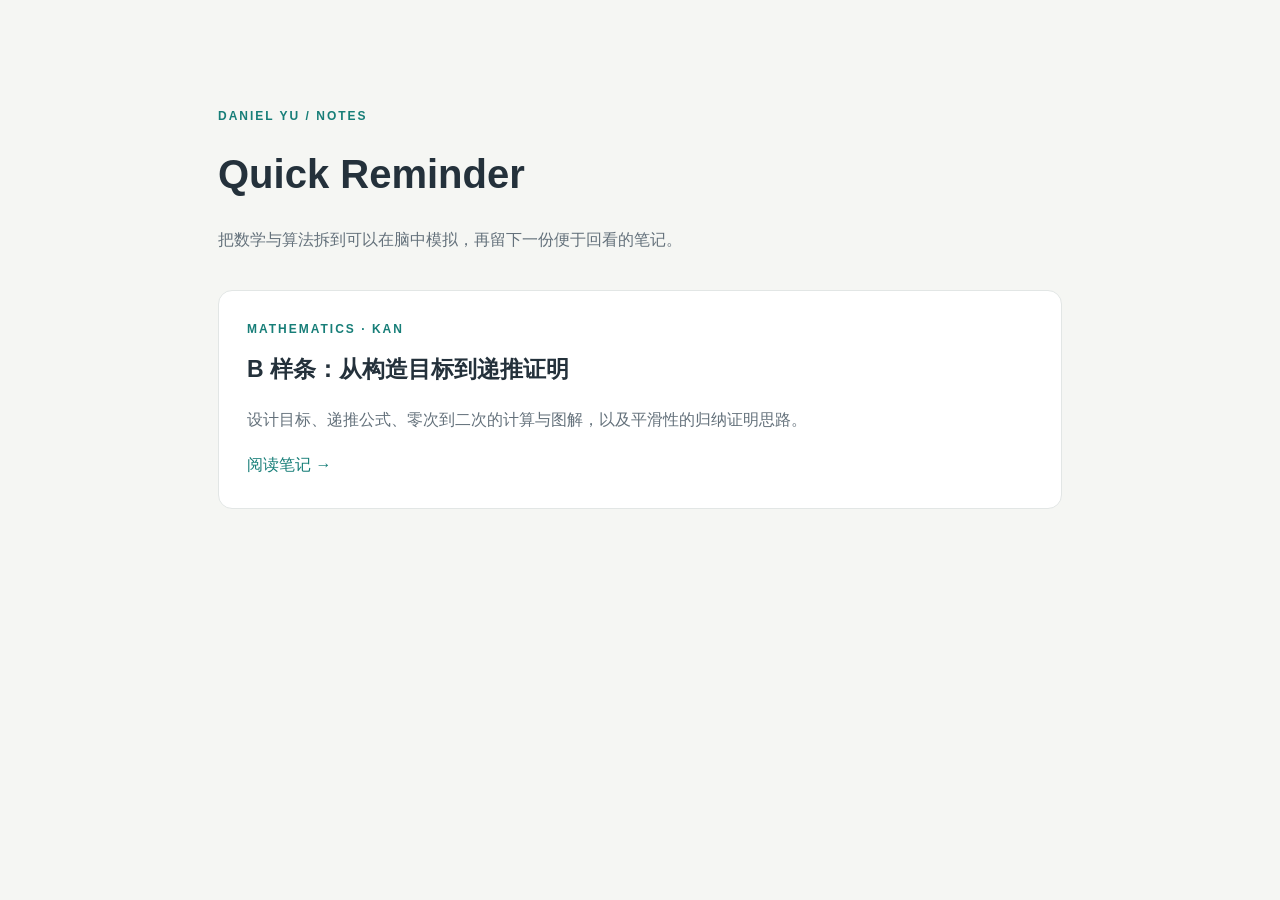
==== index.html @ 5f17bffa "Add B-spline design, recurrence, plots and induction note" ====
<!doctype html>
<html lang="zh-CN"><head><meta charset="utf-8"><meta name="viewport" content="width=device-width,initial-scale=1"><title>Quick Reminder · 数学与算法笔记</title><style>*{box-sizing:border-box}body{margin:0;background:#f5f6f3;color:#24313b;font:16px/1.8 -apple-system,BlinkMacSystemFont,"PingFang SC",sans-serif}main{max-width:900px;margin:70px auto;padding:36px 28px}.label{color:#177e78;font-size:12px;letter-spacing:2px;font-weight:700}h1{font-size:40px;margin:10px 0}p{color:#64717b}.card{display:block;margin-top:36px;padding:28px;background:white;border:1px solid #e2e6e5;border-radius:14px;color:inherit;text-decoration:none;transition:border-color .15s}.card:hover{border-color:#177e78}.card h2{font-size:23px;margin:8px 0}.card span{color:#177e78}.card:focus-visible{outline:3px solid #177e78;outline-offset:4px}</style></head><body><main><div class="label">DANIEL YU / NOTES</div><h1>Quick Reminder</h1><p>把数学与算法拆到可以在脑中模拟，再留下一份便于回看的笔记。</p><a class="card" href="b-spline.html"><div class="label">MATHEMATICS · KAN</div><h2>B 样条：从构造目标到递推证明</h2><p>设计目标、递推公式、零次到二次的计算与图解，以及平滑性的归纳证明思路。</p><span>阅读笔记 →</span></a></main></body></html>
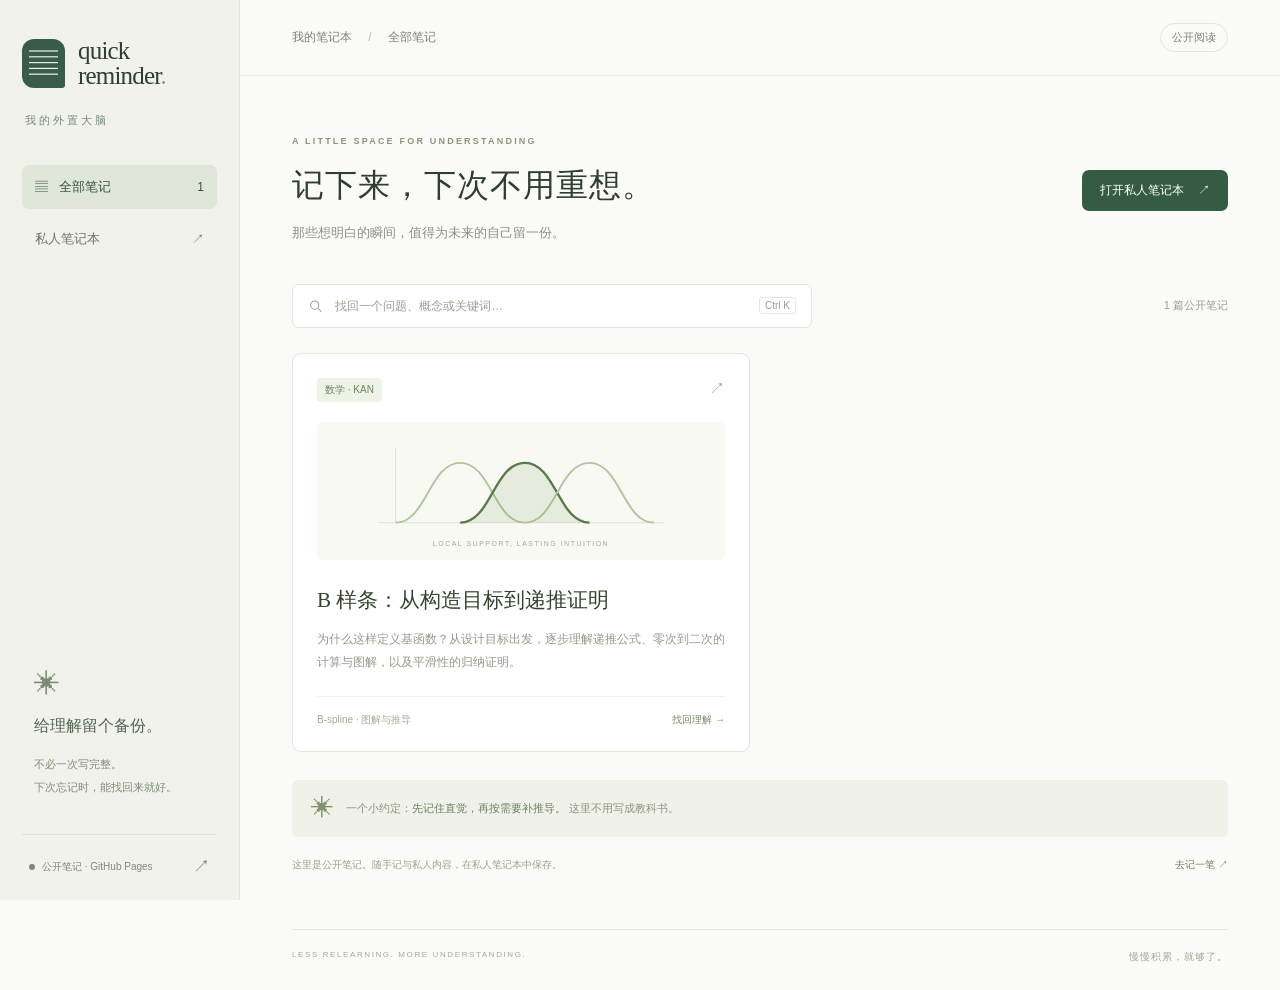
==== commit 13d391fa: "Refresh public notebook homepage with search and private notebook link" ====
--- a/index.html
+++ b/index.html
@@ -1,2 +1,38 @@
 <!doctype html>
-<html lang="zh-CN"><head><meta charset="utf-8"><meta name="viewport" content="width=device-width,initial-scale=1"><title>Quick Reminder · 数学与算法笔记</title><style>*{box-sizing:border-box}body{margin:0;background:#f5f6f3;color:#24313b;font:16px/1.8 -apple-system,BlinkMacSystemFont,"PingFang SC",sans-serif}main{max-width:900px;margin:70px auto;padding:36px 28px}.label{color:#177e78;font-size:12px;letter-spacing:2px;font-weight:700}h1{font-size:40px;margin:10px 0}p{color:#64717b}.card{display:block;margin-top:36px;padding:28px;background:white;border:1px solid #e2e6e5;border-radius:14px;color:inherit;text-decoration:none;transition:border-color .15s}.card:hover{border-color:#177e78}.card h2{font-size:23px;margin:8px 0}.card span{color:#177e78}.card:focus-visible{outline:3px solid #177e78;outline-offset:4px}</style></head><body><main><div class="label">DANIEL YU / NOTES</div><h1>Quick Reminder</h1><p>把数学与算法拆到可以在脑中模拟，再留下一份便于回看的笔记。</p><a class="card" href="b-spline.html"><div class="label">MATHEMATICS · KAN</div><h2>B 样条：从构造目标到递推证明</h2><p>设计目标、递推公式、零次到二次的计算与图解，以及平滑性的归纳证明思路。</p><span>阅读笔记 →</span></a></main></body></html>
+<html lang="zh-CN">
+<head>
+<meta charset="utf-8"><meta name="viewport" content="width=device-width,initial-scale=1">
+<meta name="description" content="给理解留个备份。关于数学、算法与事物如何运作的 Quick Reminder。">
+<title>Quick Reminder · 给理解留个备份</title>
+<link rel="icon" href="assets/favicon.svg" type="image/svg+xml">
+<link rel="stylesheet" href="assets/home.css">
+<script src="assets/home.js" defer></script>
+</head>
+<body>
+<aside class="sidebar">
+<a class="brand" href="./" aria-label="Quick Reminder 首页"><span class="brand-icon" aria-hidden="true">▤</span><span>quick<br>reminder<span class="dot">.</span></span></a>
+<p class="workspace-label">我的外置大脑</p>
+<nav aria-label="笔记导航"><a class="nav-item active" href="./" aria-current="page"><span aria-hidden="true">▤</span>全部笔记<span class="count" id="sidebar-count">1</span></a><a class="nav-item" href="https://quick-reminder-daniel-notes.danielyu-apss.chatgpt.site/" target="_blank" rel="noopener">私人笔记本<span class="count" aria-hidden="true">↗</span></a></nav>
+<div class="sidebar-bottom"><span class="leaf" aria-hidden="true">✳</span><p>给理解留个备份。</p><small>不必一次写完整。<br>下次忘记时，能找回来就好。</small></div>
+<footer class="sidebar-footer"><span class="live-dot"></span>公开笔记 · GitHub Pages<a href="https://github.com/dyu056/quick_reminder" target="_blank" rel="noopener" aria-label="查看 GitHub 仓库">↗</a></footer>
+</aside>
+<div class="workspace"><header class="topbar"><span>我的笔记本 <span class="separator">/</span> 全部笔记</span><span class="badge">公开阅读</span></header>
+<main>
+<div class="heading-row"><div><p class="eyebrow">A LITTLE SPACE FOR UNDERSTANDING</p><h1>记下来，下次不用重想。</h1><p class="intro">那些想明白的瞬间，值得为未来的自己留一份。</p></div><a class="primary" href="https://quick-reminder-daniel-notes.danielyu-apss.chatgpt.site/" target="_blank" rel="noopener">打开私人笔记本 <span aria-hidden="true">↗</span></a></div>
+<div class="tools"><label class="search" for="search"><svg width="18" height="18" viewBox="0 0 24 24" fill="none" stroke="currentColor" stroke-width="1.6" aria-hidden="true"><circle cx="10.5" cy="10.5" r="6.5"/><path d="m16 16 5 5"/></svg><input id="search" type="search" placeholder="找回一个问题、概念或关键词…" autocomplete="off"><kbd aria-hidden="true">⌘ K</kbd></label><span id="result-count" class="result-count" role="status" aria-live="polite">1 篇公开笔记</span></div>
+<section id="notes" class="note-grid" aria-label="公开笔记列表">
+<a class="note-card" href="b-spline.html" data-search="B 样条 B-spline spline basis KAN 数学 算法 构造 递推 证明 平滑性 连续性 零次 一次 二次 基函数 图解 归纳">
+<div class="card-top"><span class="tag">数学 · KAN</span><span aria-hidden="true">↗</span></div>
+<div class="spline-preview" aria-hidden="true"><svg viewBox="0 0 320 112" fill="none"><path d="M12 94h296M30 16v78" stroke="#dce4d4" stroke-width="1"/><path d="M30 94c32 0 35-62 67-62s35 62 67 62" stroke="#b4c49e" stroke-width="2"/><path d="M97 94c32 0 35-62 67-62s35 62 67 62" stroke="#59784a" stroke-width="2.5"/><path d="M164 94c32 0 35-62 67-62s35 62 67 62" stroke="#b4c49e" stroke-width="2"/><path d="M97 94c32 0 35-62 67-62s35 62 67 62Z" fill="#6c8d5020"/></svg><span>LOCAL SUPPORT, LASTING INTUITION</span></div>
+<h2>B 样条：从构造目标到递推证明</h2><p>为什么这样定义基函数？从设计目标出发，逐步理解递推公式、零次到二次的计算与图解，以及平滑性的归纳证明。</p><div class="card-bottom"><span>B-spline · 图解与推导</span><span>找回理解 →</span></div>
+</a>
+</section>
+<section id="empty" class="empty" hidden><span aria-hidden="true">⌕</span><h2>暂时没有找到。</h2><p>试试另一个关键词，例如「B 样条」「递推」或「KAN」。</p><button id="clear-search" type="button">清除搜索</button></section>
+<div class="gentle-note"><span aria-hidden="true">✳</span><p>一个小约定：<strong>先记住直觉，再按需要补推导。</strong> 这里不用写成教科书。</p></div>
+<div class="private-note"><span>这里是公开笔记。随手记与私人内容，在私人笔记本中保存。</span><a href="https://quick-reminder-daniel-notes.danielyu-apss.chatgpt.site/" target="_blank" rel="noopener">去记一笔 ↗</a></div>
+<noscript><p class="private-note">笔记可以直接打开；搜索功能需要启用 JavaScript。</p></noscript>
+</main>
+<footer class="bottom-note"><span>LESS RELEARNING. MORE UNDERSTANDING.</span><span>慢慢积累，就够了。</span></footer>
+</div>
+</body>
+</html>
--- a/assets/home.css
+++ b/assets/home.css
@@ -0,0 +1 @@
+:root{font-family:Inter,-apple-system,BlinkMacSystemFont,"Segoe UI","PingFang SC","Microsoft YaHei",sans-serif;color:#303d31;background:#fafbf8;font-synthesis:none}*{box-sizing:border-box}body{margin:0}a{color:inherit;text-decoration:none}button,input{font:inherit}a:focus-visible,button:focus-visible,input:focus-visible{outline:2px solid #597b49;outline-offset:4px}[hidden]{display:none!important}.sidebar{position:fixed;inset:0 auto 0 0;width:240px;background:#f0f2eb;border-right:1px solid #e1e6dc;padding:38px 22px 22px;display:flex;flex-direction:column}.brand{display:flex;align-items:center;gap:13px;font-family:Georgia,serif;font-size:25px;line-height:1;letter-spacing:-.8px}.brand-icon{display:grid;place-items:center;background:#385c49;color:#f2f5e9;width:43px;height:49px;border-radius:12px 12px 3px 12px;font-size:29px}.dot{color:#8d9e6d}.workspace-label{font-size:11px;color:#7c897d;letter-spacing:3px;margin:25px 0 37px 3px}.nav-item{display:flex;gap:11px;align-items:center;padding:13px;border-radius:7px;font-size:13px;margin-bottom:8px;color:#6c776b}.nav-item.active{color:#34553e;background:#e0e7d8;font-weight:600}.nav-item:hover{background:#e5eadf}.count{margin-left:auto;font-size:12px;font-weight:400}.sidebar-bottom{margin-top:auto;padding:25px 12px 35px;color:#7f8d77}.leaf{font-size:26px}.sidebar-bottom p{font-family:Georgia,"Songti SC",serif;font-size:16px;color:#52654f}.sidebar-bottom small{font-size:11px;line-height:2.1}.sidebar-footer{display:flex;align-items:center;gap:7px;border-top:1px solid #dce1d5;padding:20px 7px 0;color:#7c897a;font-size:10px}.sidebar-footer a{margin-left:auto;font-size:17px}.live-dot{width:6px;height:6px;background:#77916b;border-radius:50%}.workspace{margin-left:240px;min-height:100vh;display:flex;flex-direction:column}.topbar{height:76px;border-bottom:1px solid #e9ece4;display:flex;align-items:center;justify-content:space-between;padding:0 52px;font-size:12px;color:#7a837b}.separator{padding:0 13px;color:#b7bdb2}.badge{font-size:11px;border:1px solid #e0e5d9;padding:6px 11px;border-radius:20px}main{width:100%;max-width:1360px;margin:0 auto;padding:60px 52px 30px;flex:1}.heading-row{display:flex;align-items:center;justify-content:space-between;gap:25px;margin-bottom:39px}.eyebrow{font-size:9px;letter-spacing:2.2px;font-weight:600;color:#8a977d;margin:0}h1{font-family:Georgia,"Songti SC","STSong",serif;font-weight:500;letter-spacing:1px;font-size:32px;margin:16px 0 13px;line-height:1.45}.intro{font-size:13px;color:#8a9186;line-height:1.8;margin:0}.primary{border-radius:7px;background:#365b45;color:#fff;display:inline-flex;align-items:center;justify-content:center;gap:14px;padding:12px 18px;font-size:12px;white-space:nowrap;transition:background .18s}.primary:hover{background:#294935}.tools{display:flex;align-items:center;gap:20px;margin-bottom:25px}.search{display:flex;align-items:center;gap:10px;background:#fff;border:1px solid #e2e6dd;border-radius:7px;padding:12px 15px;color:#98a090;flex:1;max-width:520px}.search input{border:0;width:100%;min-width:0;font-size:12px;background:transparent;color:#3c493d}.search input:focus{outline:none}.search:focus-within{border-color:#839c73;box-shadow:0 0 0 2px #839c731a}.search input::placeholder{color:#99a193}kbd{font-family:inherit;font-size:10px;white-space:nowrap;border:1px solid #e5e8e0;padding:2px 5px;border-radius:3px}.result-count{margin-left:auto;font-size:11px;color:#959d90}.note-grid{display:grid;grid-template-columns:repeat(2,minmax(0,1fr));gap:20px}.note-card{border:1px solid #e0e6d8;border-radius:9px;background:white;text-align:left;padding:24px;display:flex;flex-direction:column;transition:transform .15s,box-shadow .15s;min-width:0}.note-card:hover{transform:translateY(-3px);box-shadow:0 8px 24px #3d50370a;border-color:#bacbab}.card-top,.card-bottom{display:flex;justify-content:space-between;align-items:center;color:#a2ab98}.tag{background:#edf3e7;color:#6d8359;border-radius:4px;padding:5px 8px;font-size:10px}.spline-preview{background:#f7f9f2;border-radius:6px;margin:20px 0 5px;padding:10px 14px 13px}.spline-preview svg{display:block;width:100%;height:108px}.spline-preview>span{display:block;text-align:center;color:#a0ae91;font-size:7px;letter-spacing:1.5px}.note-card h2{font-family:Georgia,"Songti SC",serif;font-size:21px;font-weight:500;line-height:1.7;margin:18px 0 10px;color:#374331}.note-card p{font-size:12px;line-height:1.9;color:#929b89;margin:0 0 22px}.card-bottom{font-size:10px;margin-top:auto;padding-top:16px;border-top:1px solid #eff1eb;gap:12px}.card-bottom span:last-child{color:#778b65;white-space:nowrap}.gentle-note{display:flex;align-items:center;gap:12px;margin-top:28px;padding:15px 19px;background:#f0f2e9;border-radius:6px;color:#839071}.gentle-note>span{font-size:23px}.gentle-note p{font-size:11px;color:#8b947f;line-height:1.7;margin:0}.gentle-note strong{font-weight:500;color:#6f7e60}.private-note{display:flex;justify-content:space-between;align-items:center;gap:20px;margin-top:18px;color:#99a38f;font-size:10px;line-height:1.9}.private-note a{color:#6c835b;white-space:nowrap}.bottom-note{margin:25px 52px 26px;padding-top:20px;border-top:1px solid #e5e9df;color:#a1aa98;font-size:8px;letter-spacing:1.6px;display:flex;justify-content:space-between;gap:20px}.bottom-note span:last-child{font-size:10px;letter-spacing:1px}.empty{min-height:320px;text-align:center;padding:50px 20px;border:1px dashed #d7dfcf;border-radius:9px;background:#f5f8ef}.empty>span{font-size:40px;color:#91a67b}.empty h2{font-family:Georgia,"Songti SC",serif;font-size:22px;font-weight:500}.empty p{font-size:12px;color:#8d9982;line-height:1.8}.empty button{background:#365b45;color:white;border:0;border-radius:6px;padding:10px 18px;margin-top:10px;cursor:pointer;font-size:12px}@media(min-width:1450px){main{padding-top:75px}.note-grid{grid-template-columns:repeat(3,minmax(0,1fr))}}@media(max-width:1150px){.sidebar{width:210px}.workspace{margin-left:210px}main{padding:40px 30px}.topbar{padding:0 30px}h1{font-size:27px}.bottom-note{margin-left:30px;margin-right:30px}.heading-row{flex-wrap:wrap}}@media(max-width:760px){.sidebar{position:static;width:100%;padding:20px 20px 8px;display:block;border-right:0;border-bottom:1px solid #e0e6d7}.brand{font-size:21px}.brand-icon{height:38px;width:36px;font-size:24px}.brand br{display:none}.workspace-label,.sidebar-bottom,.sidebar-footer{display:none}.sidebar nav{display:flex;margin-top:20px;gap:10px}.nav-item{width:auto;gap:8px;padding:10px 13px;font-size:12px;margin:0}.count{margin-left:8px}.workspace{margin:0}.topbar{height:52px;padding:0 22px;font-size:10px}.badge{font-size:9px}main{padding:32px 22px 20px}.heading-row{gap:20px;align-items:flex-start;margin-bottom:27px}h1{font-size:26px;margin:12px 0}.eyebrow{font-size:7px;letter-spacing:1.5px}.intro{font-size:12px}.primary{font-size:11px;padding:10px 14px}.tools{gap:10px}.search{padding:11px 10px}.search input{font-size:11px}.search kbd{display:none}.result-count{font-size:9px;white-space:nowrap}.note-grid{grid-template-columns:1fr}.note-card{padding:20px}.note-card h2{font-size:21px}.gentle-note{padding:12px}.gentle-note p{font-size:10px}.private-note{font-size:9px;gap:10px}.bottom-note{margin:20px 22px;font-size:6px;letter-spacing:1px}.bottom-note span:last-child{font-size:8px}}
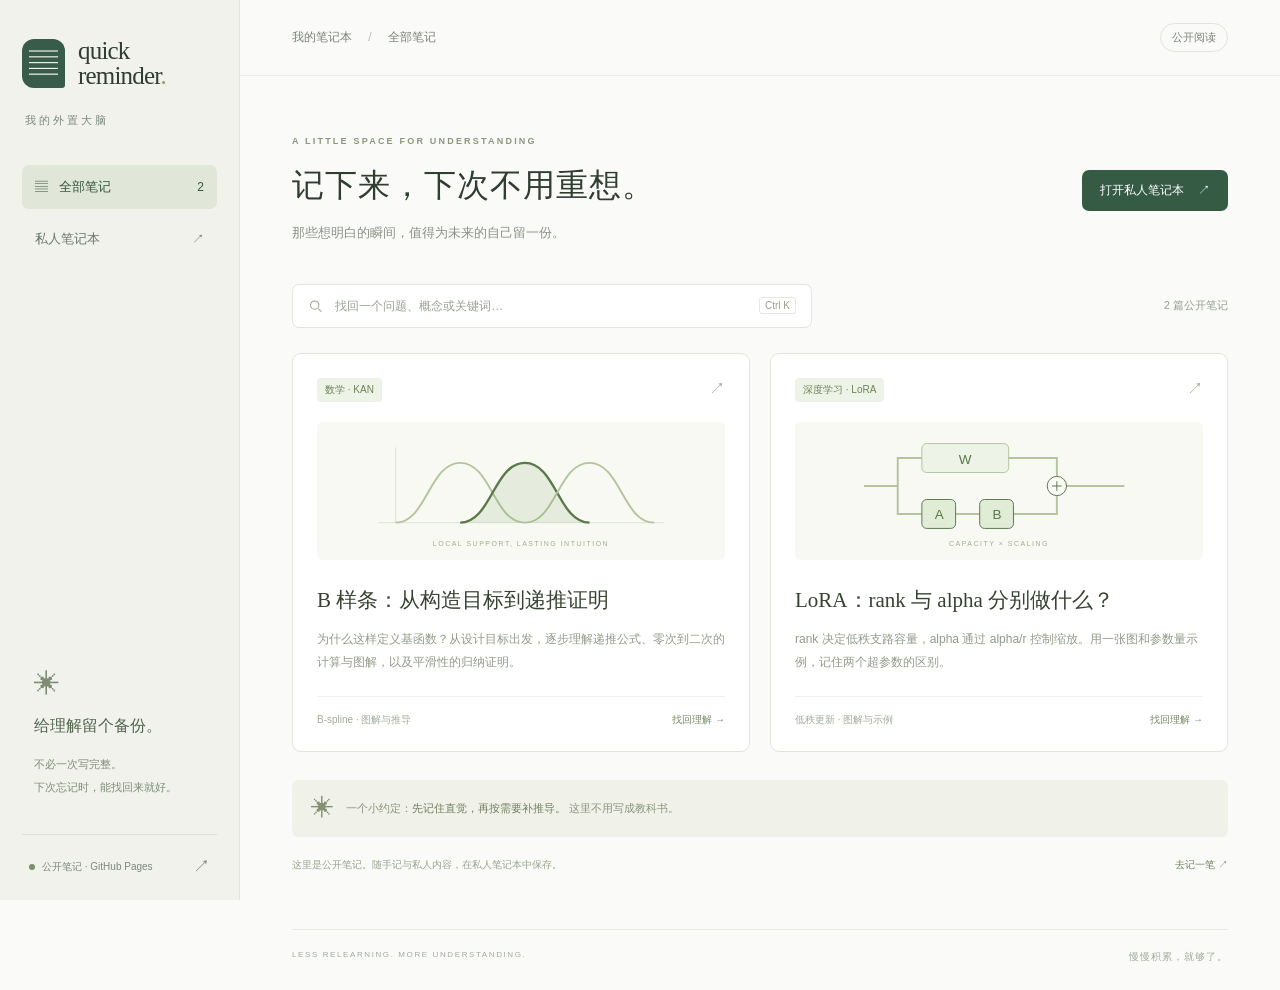
==== commit cdcc9777: "Add LoRA rank and alpha quick reminder" ====
--- a/index.html
+++ b/index.html
@@ -12,19 +12,24 @@
 <aside class="sidebar">
 <a class="brand" href="./" aria-label="Quick Reminder 首页"><span class="brand-icon" aria-hidden="true">▤</span><span>quick<br>reminder<span class="dot">.</span></span></a>
 <p class="workspace-label">我的外置大脑</p>
-<nav aria-label="笔记导航"><a class="nav-item active" href="./" aria-current="page"><span aria-hidden="true">▤</span>全部笔记<span class="count" id="sidebar-count">1</span></a><a class="nav-item" href="https://quick-reminder-daniel-notes.danielyu-apss.chatgpt.site/" target="_blank" rel="noopener">私人笔记本<span class="count" aria-hidden="true">↗</span></a></nav>
+<nav aria-label="笔记导航"><a class="nav-item active" href="./" aria-current="page"><span aria-hidden="true">▤</span>全部笔记<span class="count" id="sidebar-count">2</span></a><a class="nav-item" href="https://quick-reminder-daniel-notes.danielyu-apss.chatgpt.site/" target="_blank" rel="noopener">私人笔记本<span class="count" aria-hidden="true">↗</span></a></nav>
 <div class="sidebar-bottom"><span class="leaf" aria-hidden="true">✳</span><p>给理解留个备份。</p><small>不必一次写完整。<br>下次忘记时，能找回来就好。</small></div>
 <footer class="sidebar-footer"><span class="live-dot"></span>公开笔记 · GitHub Pages<a href="https://github.com/dyu056/quick_reminder" target="_blank" rel="noopener" aria-label="查看 GitHub 仓库">↗</a></footer>
 </aside>
 <div class="workspace"><header class="topbar"><span>我的笔记本 <span class="separator">/</span> 全部笔记</span><span class="badge">公开阅读</span></header>
 <main>
 <div class="heading-row"><div><p class="eyebrow">A LITTLE SPACE FOR UNDERSTANDING</p><h1>记下来，下次不用重想。</h1><p class="intro">那些想明白的瞬间，值得为未来的自己留一份。</p></div><a class="primary" href="https://quick-reminder-daniel-notes.danielyu-apss.chatgpt.site/" target="_blank" rel="noopener">打开私人笔记本 <span aria-hidden="true">↗</span></a></div>
-<div class="tools"><label class="search" for="search"><svg width="18" height="18" viewBox="0 0 24 24" fill="none" stroke="currentColor" stroke-width="1.6" aria-hidden="true"><circle cx="10.5" cy="10.5" r="6.5"/><path d="m16 16 5 5"/></svg><input id="search" type="search" placeholder="找回一个问题、概念或关键词…" autocomplete="off"><kbd aria-hidden="true">⌘ K</kbd></label><span id="result-count" class="result-count" role="status" aria-live="polite">1 篇公开笔记</span></div>
+<div class="tools"><label class="search" for="search"><svg width="18" height="18" viewBox="0 0 24 24" fill="none" stroke="currentColor" stroke-width="1.6" aria-hidden="true"><circle cx="10.5" cy="10.5" r="6.5"/><path d="m16 16 5 5"/></svg><input id="search" type="search" placeholder="找回一个问题、概念或关键词…" autocomplete="off"><kbd aria-hidden="true">⌘ K</kbd></label><span id="result-count" class="result-count" role="status" aria-live="polite">2 篇公开笔记</span></div>
 <section id="notes" class="note-grid" aria-label="公开笔记列表">
 <a class="note-card" href="b-spline.html" data-search="B 样条 B-spline spline basis KAN 数学 算法 构造 递推 证明 平滑性 连续性 零次 一次 二次 基函数 图解 归纳">
 <div class="card-top"><span class="tag">数学 · KAN</span><span aria-hidden="true">↗</span></div>
 <div class="spline-preview" aria-hidden="true"><svg viewBox="0 0 320 112" fill="none"><path d="M12 94h296M30 16v78" stroke="#dce4d4" stroke-width="1"/><path d="M30 94c32 0 35-62 67-62s35 62 67 62" stroke="#b4c49e" stroke-width="2"/><path d="M97 94c32 0 35-62 67-62s35 62 67 62" stroke="#59784a" stroke-width="2.5"/><path d="M164 94c32 0 35-62 67-62s35 62 67 62" stroke="#b4c49e" stroke-width="2"/><path d="M97 94c32 0 35-62 67-62s35 62 67 62Z" fill="#6c8d5020"/></svg><span>LOCAL SUPPORT, LASTING INTUITION</span></div>
 <h2>B 样条：从构造目标到递推证明</h2><p>为什么这样定义基函数？从设计目标出发，逐步理解递推公式、零次到二次的计算与图解，以及平滑性的归纳证明。</p><div class="card-bottom"><span>B-spline · 图解与推导</span><span>找回理解 →</span></div>
+</a>
+<a class="note-card" href="lora-rank-alpha.html" data-search="LoRA rank alpha 低秩 适配 微调 权重 增量 A B 参数量 缩放 DiT DreamX 深度学习 PEFT">
+<div class="card-top"><span class="tag">深度学习 · LoRA</span><span aria-hidden="true">↗</span></div>
+<div class="spline-preview" aria-hidden="true"><svg viewBox="0 0 320 112" fill="none"><path d="M20 56h35v-29h165v29h70M55 56v29h165V56" stroke="#b4c49e" stroke-width="2"/><rect x="80" y="12" width="90" height="30" rx="5" fill="#edf3e7" stroke="#b4c49e"/><rect x="80" y="70" width="35" height="30" rx="5" fill="#e0ecd5" stroke="#59784a"/><rect x="140" y="70" width="35" height="30" rx="5" fill="#e0ecd5" stroke="#59784a"/><text x="125" y="33" text-anchor="middle" fill="#59784a" font-size="14">W</text><text x="98" y="90" text-anchor="middle" fill="#59784a" font-size="14">A</text><text x="158" y="90" text-anchor="middle" fill="#59784a" font-size="14">B</text><circle cx="220" cy="56" r="10" fill="#fafbf7" stroke="#59784a"/><path d="M215 56h10m-5-5v10" stroke="#59784a"/></svg><span>CAPACITY × SCALING</span></div>
+<h2>LoRA：rank 与 alpha 分别做什么？</h2><p>rank 决定低秩支路容量，alpha 通过 alpha/r 控制缩放。用一张图和参数量示例，记住两个超参数的区别。</p><div class="card-bottom"><span>低秩更新 · 图解与示例</span><span>找回理解 →</span></div>
 </a>
 </section>
 <section id="empty" class="empty" hidden><span aria-hidden="true">⌕</span><h2>暂时没有找到。</h2><p>试试另一个关键词，例如「B 样条」「递推」或「KAN」。</p><button id="clear-search" type="button">清除搜索</button></section>
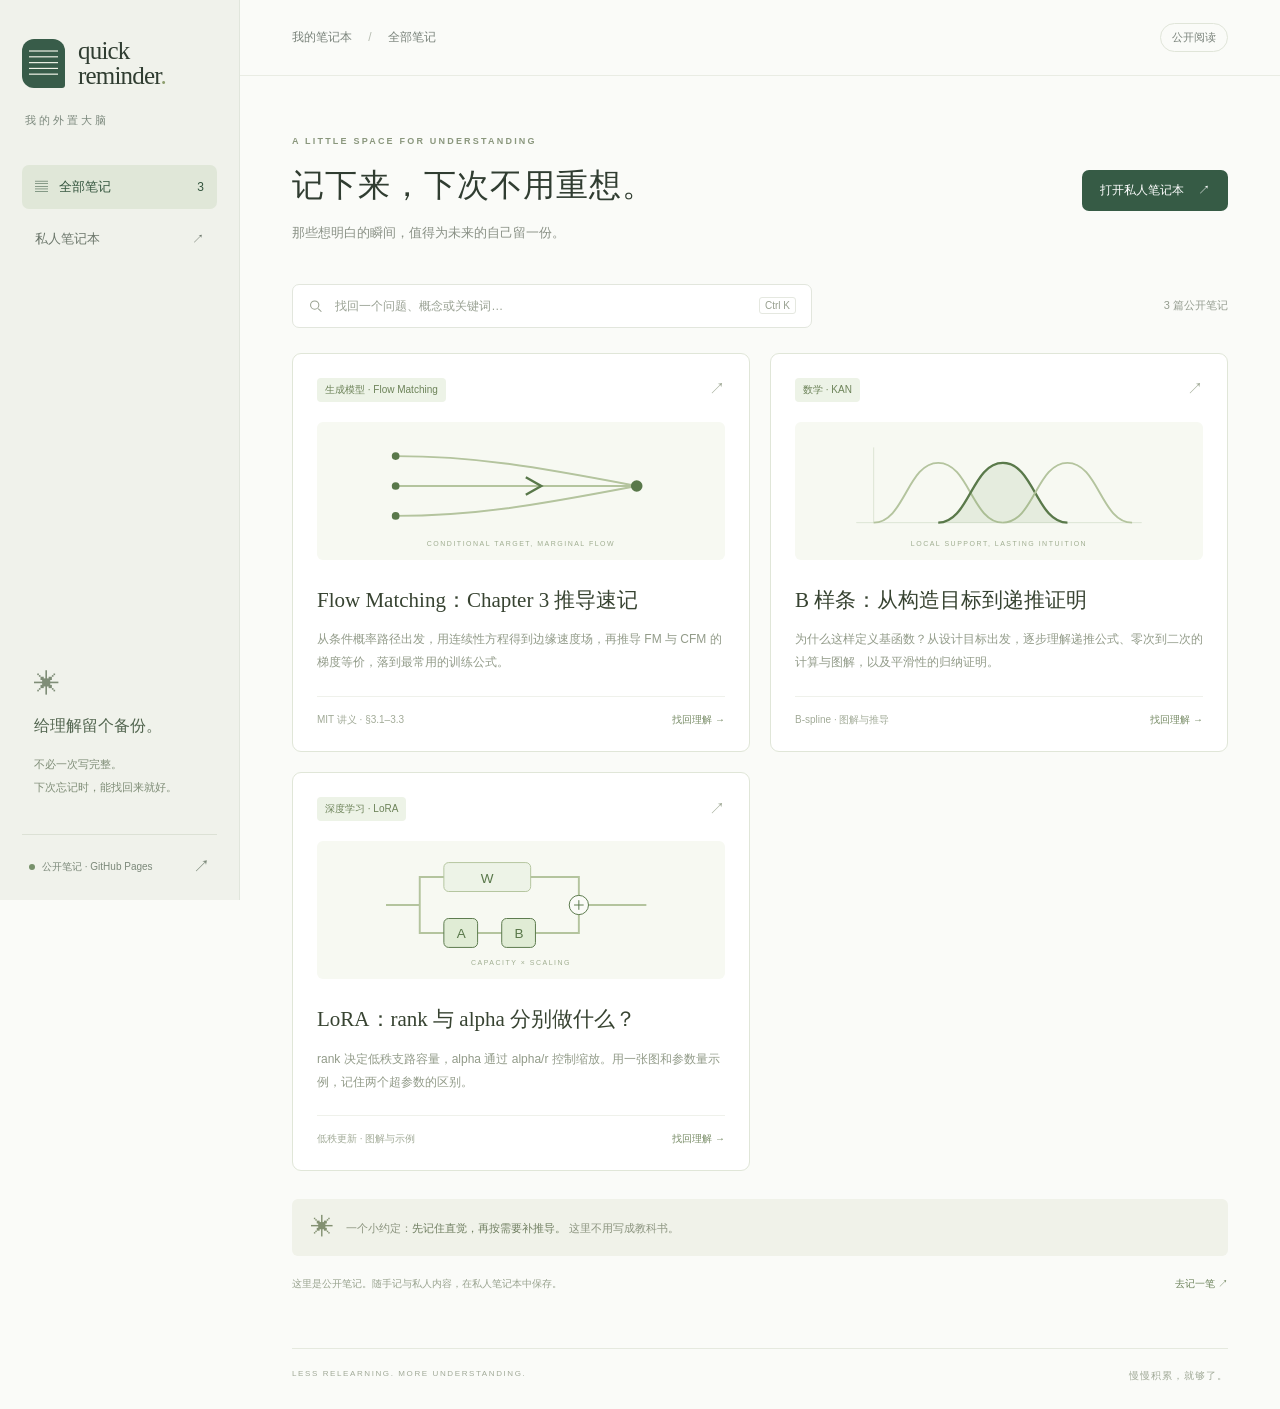
==== commit ac9586ee: "Add Chapter 3 flow matching derivation reminder" ====
--- a/index.html
+++ b/index.html
@@ -12,15 +12,21 @@
 <aside class="sidebar">
 <a class="brand" href="./" aria-label="Quick Reminder 首页"><span class="brand-icon" aria-hidden="true">▤</span><span>quick<br>reminder<span class="dot">.</span></span></a>
 <p class="workspace-label">我的外置大脑</p>
-<nav aria-label="笔记导航"><a class="nav-item active" href="./" aria-current="page"><span aria-hidden="true">▤</span>全部笔记<span class="count" id="sidebar-count">2</span></a><a class="nav-item" href="https://quick-reminder-daniel-notes.danielyu-apss.chatgpt.site/" target="_blank" rel="noopener">私人笔记本<span class="count" aria-hidden="true">↗</span></a></nav>
+<nav aria-label="笔记导航"><a class="nav-item active" href="./" aria-current="page"><span aria-hidden="true">▤</span>全部笔记<span class="count" id="sidebar-count">3</span></a><a class="nav-item" href="https://quick-reminder-daniel-notes.danielyu-apss.chatgpt.site/" target="_blank" rel="noopener">私人笔记本<span class="count" aria-hidden="true">↗</span></a></nav>
 <div class="sidebar-bottom"><span class="leaf" aria-hidden="true">✳</span><p>给理解留个备份。</p><small>不必一次写完整。<br>下次忘记时，能找回来就好。</small></div>
 <footer class="sidebar-footer"><span class="live-dot"></span>公开笔记 · GitHub Pages<a href="https://github.com/dyu056/quick_reminder" target="_blank" rel="noopener" aria-label="查看 GitHub 仓库">↗</a></footer>
 </aside>
 <div class="workspace"><header class="topbar"><span>我的笔记本 <span class="separator">/</span> 全部笔记</span><span class="badge">公开阅读</span></header>
 <main>
 <div class="heading-row"><div><p class="eyebrow">A LITTLE SPACE FOR UNDERSTANDING</p><h1>记下来，下次不用重想。</h1><p class="intro">那些想明白的瞬间，值得为未来的自己留一份。</p></div><a class="primary" href="https://quick-reminder-daniel-notes.danielyu-apss.chatgpt.site/" target="_blank" rel="noopener">打开私人笔记本 <span aria-hidden="true">↗</span></a></div>
-<div class="tools"><label class="search" for="search"><svg width="18" height="18" viewBox="0 0 24 24" fill="none" stroke="currentColor" stroke-width="1.6" aria-hidden="true"><circle cx="10.5" cy="10.5" r="6.5"/><path d="m16 16 5 5"/></svg><input id="search" type="search" placeholder="找回一个问题、概念或关键词…" autocomplete="off"><kbd aria-hidden="true">⌘ K</kbd></label><span id="result-count" class="result-count" role="status" aria-live="polite">2 篇公开笔记</span></div>
+<div class="tools"><label class="search" for="search"><svg width="18" height="18" viewBox="0 0 24 24" fill="none" stroke="currentColor" stroke-width="1.6" aria-hidden="true"><circle cx="10.5" cy="10.5" r="6.5"/><path d="m16 16 5 5"/></svg><input id="search" type="search" placeholder="找回一个问题、概念或关键词…" autocomplete="off"><kbd aria-hidden="true">⌘ K</kbd></label><span id="result-count" class="result-count" role="status" aria-live="polite">3 篇公开笔记</span></div>
 <section id="notes" class="note-grid" aria-label="公开笔记列表">
+<a class="note-card" href="flow-matching.html" data-search="Flow Matching flow matching diffusion 扩散 生成模型 条件 边缘 概率路径 速度场 连续性方程 CFM FM Gaussian CondOT 推导 MIT chapter 3">
+<div class="card-top"><span class="tag">生成模型 · Flow Matching</span><span aria-hidden="true">↗</span></div>
+<div class="spline-preview" aria-hidden="true"><svg viewBox="0 0 320 112" fill="none"><g stroke="#b4c49e" stroke-width="2"><path d="M30 25C110 25 170 35 280 56"/><path d="M30 56H280"/><path d="M30 87C110 87 170 77 280 56"/></g><path d="m165 47 16 9-16 9" stroke="#59784a" stroke-width="2.5"/><g fill="#59784a"><circle cx="30" cy="25" r="4"/><circle cx="30" cy="56" r="4"/><circle cx="30" cy="87" r="4"/><circle cx="280" cy="56" r="6"/></g></svg><span>CONDITIONAL TARGET, MARGINAL FLOW</span></div>
+<h2>Flow Matching：Chapter 3 推导速记</h2><p>从条件概率路径出发，用连续性方程得到边缘速度场，再推导 FM 与 CFM 的梯度等价，落到最常用的训练公式。</p><div class="card-bottom"><span>MIT 讲义 · §3.1–3.3</span><span>找回理解 →</span></div>
+</a>
+
 <a class="note-card" href="b-spline.html" data-search="B 样条 B-spline spline basis KAN 数学 算法 构造 递推 证明 平滑性 连续性 零次 一次 二次 基函数 图解 归纳">
 <div class="card-top"><span class="tag">数学 · KAN</span><span aria-hidden="true">↗</span></div>
 <div class="spline-preview" aria-hidden="true"><svg viewBox="0 0 320 112" fill="none"><path d="M12 94h296M30 16v78" stroke="#dce4d4" stroke-width="1"/><path d="M30 94c32 0 35-62 67-62s35 62 67 62" stroke="#b4c49e" stroke-width="2"/><path d="M97 94c32 0 35-62 67-62s35 62 67 62" stroke="#59784a" stroke-width="2.5"/><path d="M164 94c32 0 35-62 67-62s35 62 67 62" stroke="#b4c49e" stroke-width="2"/><path d="M97 94c32 0 35-62 67-62s35 62 67 62Z" fill="#6c8d5020"/></svg><span>LOCAL SUPPORT, LASTING INTUITION</span></div>
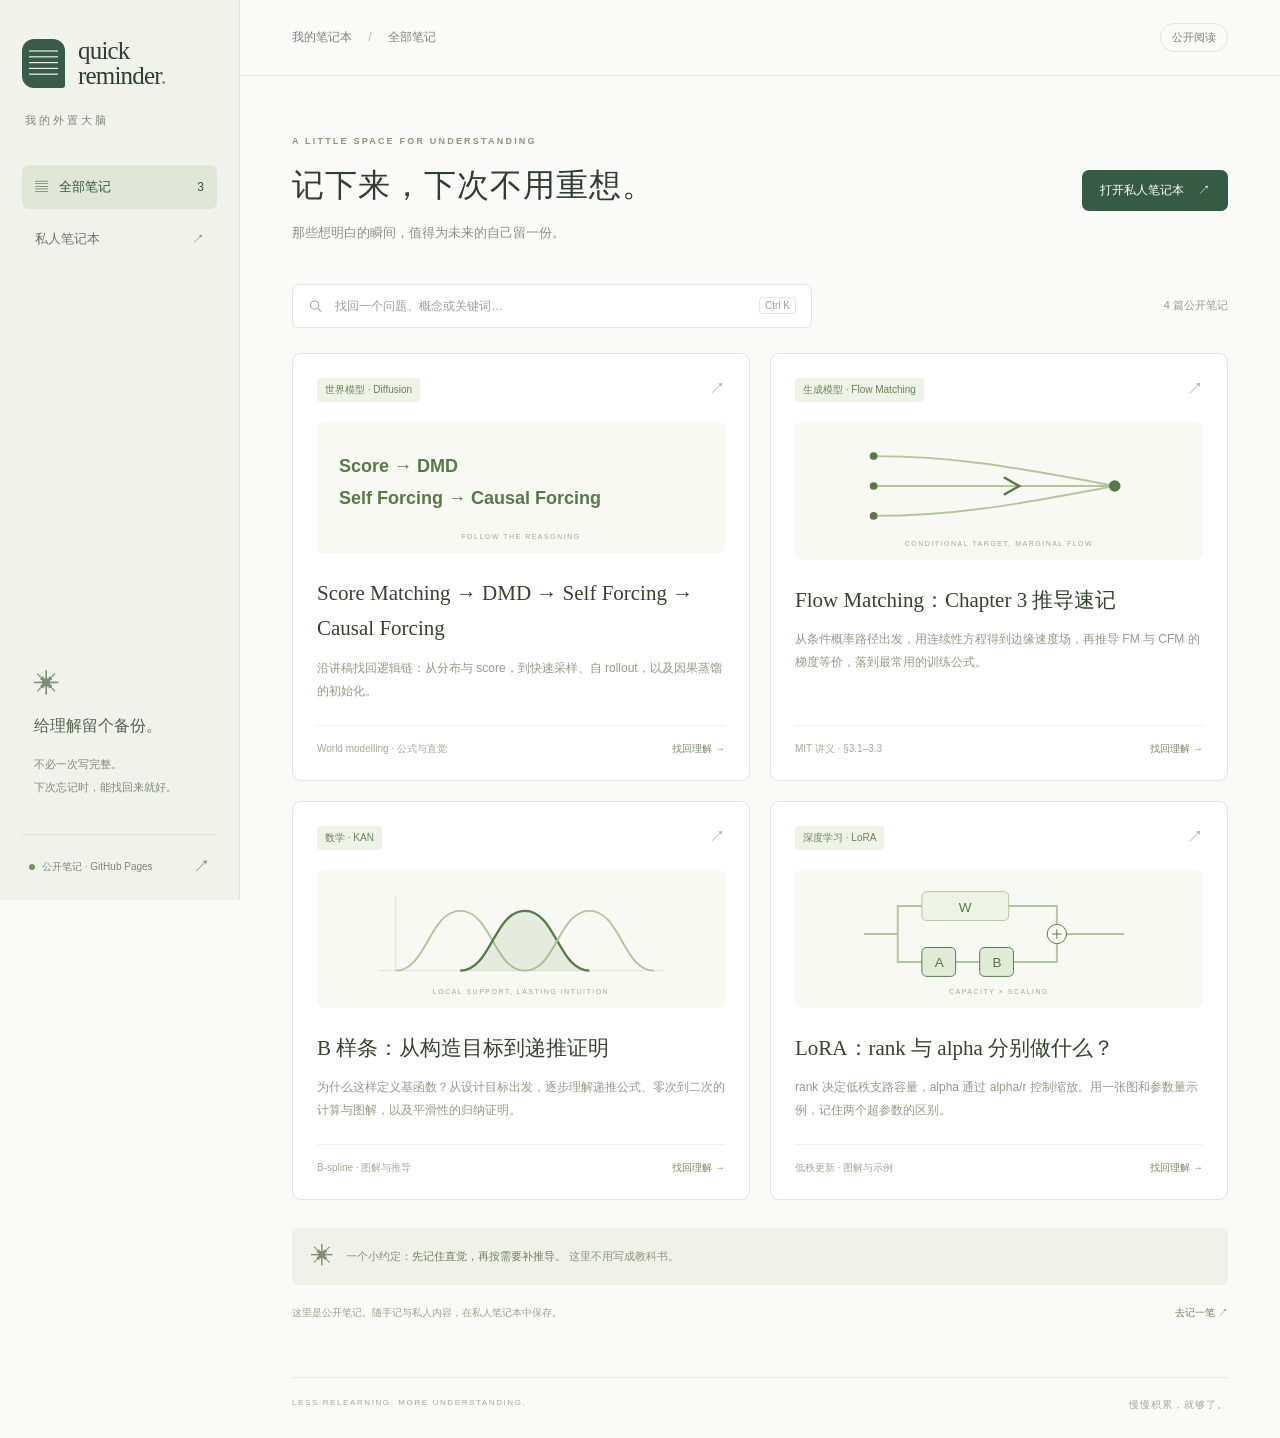
==== commit e3a62812: "Add score matching to causal forcing quick reminder" ====
--- a/index.html
+++ b/index.html
@@ -21,6 +21,12 @@
 <div class="heading-row"><div><p class="eyebrow">A LITTLE SPACE FOR UNDERSTANDING</p><h1>记下来，下次不用重想。</h1><p class="intro">那些想明白的瞬间，值得为未来的自己留一份。</p></div><a class="primary" href="https://quick-reminder-daniel-notes.danielyu-apss.chatgpt.site/" target="_blank" rel="noopener">打开私人笔记本 <span aria-hidden="true">↗</span></a></div>
 <div class="tools"><label class="search" for="search"><svg width="18" height="18" viewBox="0 0 24 24" fill="none" stroke="currentColor" stroke-width="1.6" aria-hidden="true"><circle cx="10.5" cy="10.5" r="6.5"/><path d="m16 16 5 5"/></svg><input id="search" type="search" placeholder="找回一个问题、概念或关键词…" autocomplete="off"><kbd aria-hidden="true">⌘ K</kbd></label><span id="result-count" class="result-count" role="status" aria-live="polite">3 篇公开笔记</span></div>
 <section id="notes" class="note-grid" aria-label="公开笔记列表">
+<a class="note-card" href="score-dmd-forcing.html" data-search="score matching DMD distribution matching distillation self forcing causal forcing diffusion energy model Langevin KL world model 世界模型 蒸馏 因果 自回归 视频">
+<div class="card-top"><span class="tag">世界模型 · Diffusion</span><span aria-hidden="true">↗</span></div>
+<div class="spline-preview" aria-hidden="true"><div style="padding:18px 8px;color:#59784a;font-size:18px;font-weight:600;line-height:1.8">Score → DMD<br>Self Forcing → Causal Forcing</div><span>FOLLOW THE REASONING</span></div>
+<h2>Score Matching → DMD → Self Forcing → Causal Forcing</h2><p>沿讲稿找回逻辑链：从分布与 score，到快速采样、自 rollout，以及因果蒸馏的初始化。</p><div class="card-bottom"><span>World modelling · 公式与直觉</span><span>找回理解 →</span></div>
+</a>
+
 <a class="note-card" href="flow-matching.html" data-search="Flow Matching flow matching diffusion 扩散 生成模型 条件 边缘 概率路径 速度场 连续性方程 CFM FM Gaussian CondOT 推导 MIT chapter 3">
 <div class="card-top"><span class="tag">生成模型 · Flow Matching</span><span aria-hidden="true">↗</span></div>
 <div class="spline-preview" aria-hidden="true"><svg viewBox="0 0 320 112" fill="none"><g stroke="#b4c49e" stroke-width="2"><path d="M30 25C110 25 170 35 280 56"/><path d="M30 56H280"/><path d="M30 87C110 87 170 77 280 56"/></g><path d="m165 47 16 9-16 9" stroke="#59784a" stroke-width="2.5"/><g fill="#59784a"><circle cx="30" cy="25" r="4"/><circle cx="30" cy="56" r="4"/><circle cx="30" cy="87" r="4"/><circle cx="280" cy="56" r="6"/></g></svg><span>CONDITIONAL TARGET, MARGINAL FLOW</span></div>
